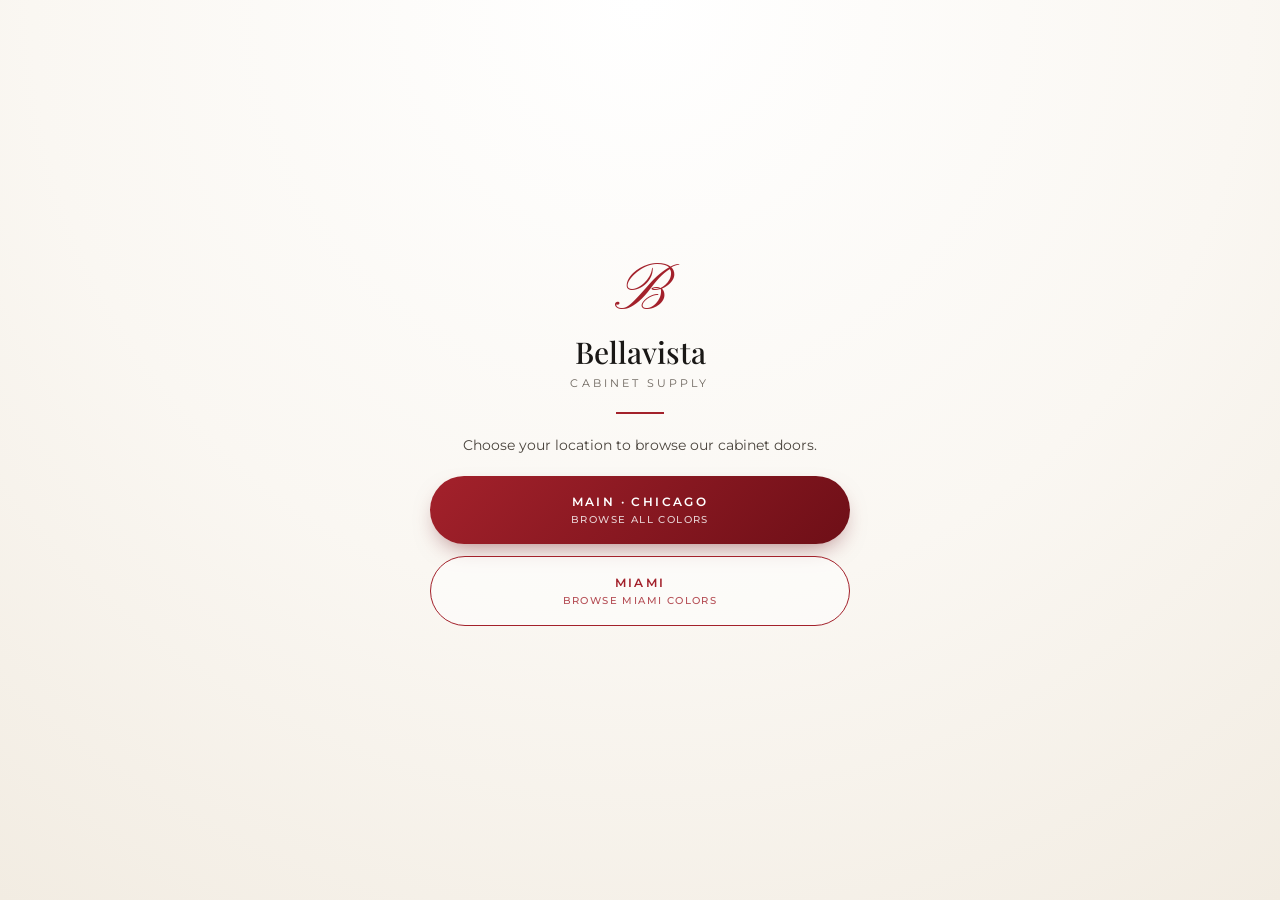
==== index.html @ b6def706 "Rename index-1.html to index.html" ====
<!doctype html>
<html lang="en"><head><meta charset="utf-8"><meta name="viewport" content="width=device-width,initial-scale=1">
<title>Bellavista Cabinet Supply</title>
<meta name="description" content="Choose your Bellavista Cabinet Supply location: Chicago or Miami.">
<link rel="preconnect" href="https://fonts.googleapis.com"><link rel="preconnect" href="https://fonts.gstatic.com" crossorigin>
<link href="https://fonts.googleapis.com/css2?family=Montserrat:wght@400;500;600&family=Pinyon+Script&family=Playfair+Display:ital,wght@0,500;1,500&display=swap" rel="stylesheet">
<style>
:root{--cream:#faf7f2;--cream-2:#f2ece2;--ink:#1a1816;--crimson:#a3212b;--burgundy:#6e0f17}
*{box-sizing:border-box;margin:0}
body{min-height:100vh;min-height:100dvh;background:radial-gradient(circle at 50% 0,#fff,var(--cream) 55%,var(--cream-2));color:var(--ink);font-family:Montserrat,sans-serif;display:flex;align-items:center;justify-content:center;padding:32px 16px;text-align:center}
.box{width:100%;max-width:420px;animation:in .9s ease both}
@keyframes in{from{opacity:0;transform:translateY(14px)}to{opacity:1;transform:none}}
.mono{font-family:'Pinyon Script',cursive;font-size:64px;color:var(--crimson);line-height:1}
h1{font-family:'Playfair Display',serif;font-weight:500;font-size:30px;margin:6px 0 4px}
.sub{font-size:11px;letter-spacing:.28em;text-transform:uppercase;color:#6b645c}
.rule{width:48px;height:2px;background:var(--crimson);margin:22px auto}
p{font-size:14px;color:#4a443d;margin-bottom:22px}
a.btn{display:block;padding:18px 20px;margin-bottom:12px;border-radius:999px;text-decoration:none;font-size:12px;font-weight:600;letter-spacing:.2em;text-transform:uppercase;transition:.3s}
a.s{background:linear-gradient(135deg,var(--crimson),var(--burgundy));color:#fff;box-shadow:0 10px 24px -10px rgba(110,15,23,.6)}
a.o{border:1.5px solid var(--crimson);color:var(--crimson);background:rgba(255,255,255,.5)}
a.btn:hover{transform:translateY(-2px)}
a.btn small{display:block;margin-top:4px;font-size:10px;letter-spacing:.14em;opacity:.8;font-weight:500}
</style></head><body>
<div class="box">
<div class="mono">B</div>
<h1>Bellavista</h1><div class="sub">Cabinet Supply</div>
<div class="rule"></div>
<p>Choose your location to browse our cabinet doors.</p>
<a class="btn s" href="chicago.html">Main · Chicago<small>Browse all colors</small></a>
<a class="btn o" href="miami.html">Miami<small>Browse Miami colors</small></a>
</div></body></html>
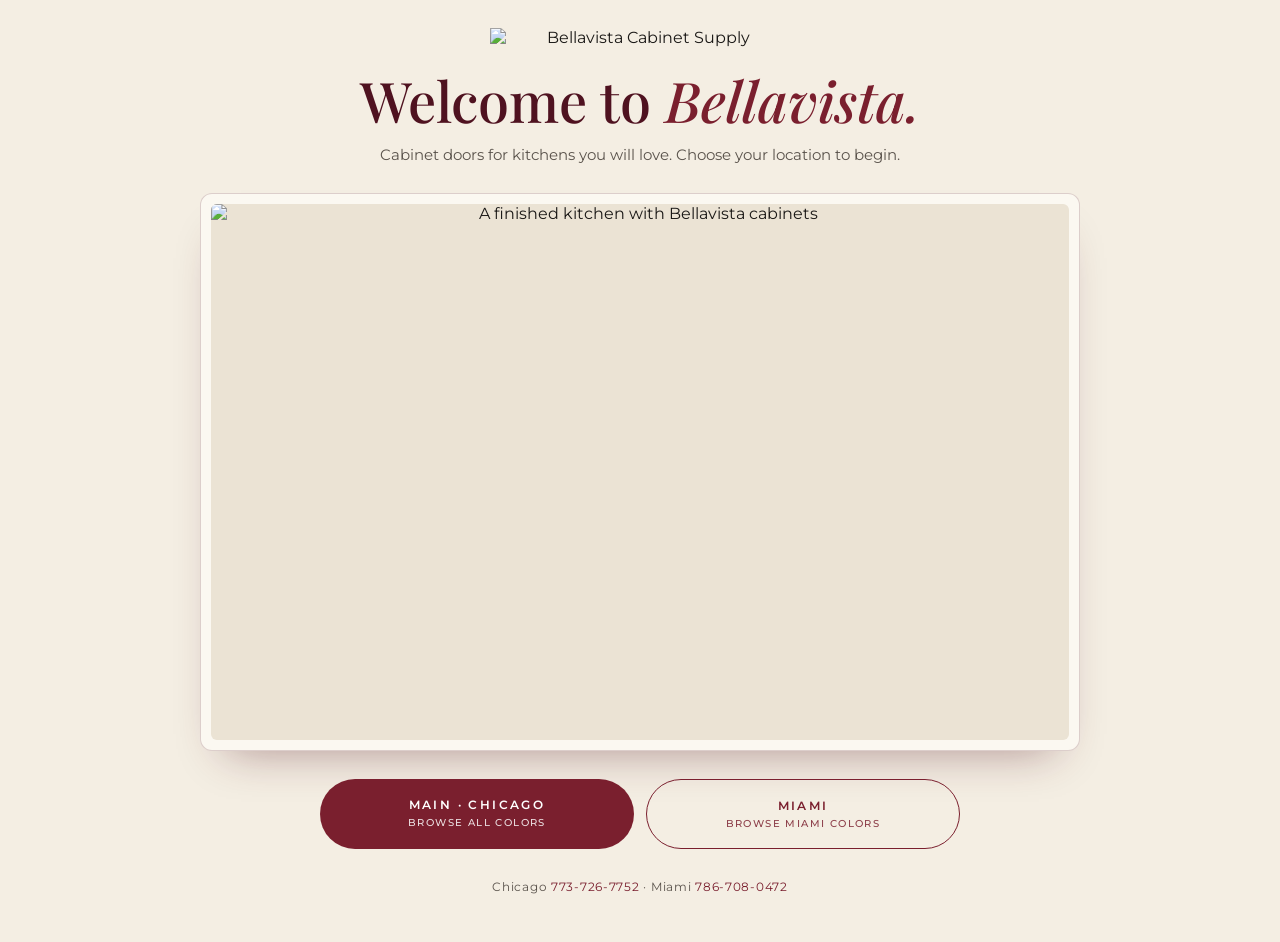
==== commit 05e09d39: "Rename index-1.html to index.html" ====
--- a/index.html
+++ b/index.html
@@ -3,29 +3,38 @@
 <title>Bellavista Cabinet Supply</title>
 <meta name="description" content="Choose your Bellavista Cabinet Supply location: Chicago or Miami.">
 <link rel="preconnect" href="https://fonts.googleapis.com"><link rel="preconnect" href="https://fonts.gstatic.com" crossorigin>
-<link href="https://fonts.googleapis.com/css2?family=Montserrat:wght@400;500;600&family=Pinyon+Script&family=Playfair+Display:ital,wght@0,500;1,500&display=swap" rel="stylesheet">
+<link href="https://fonts.googleapis.com/css2?family=Montserrat:wght@400;500;600&family=Playfair+Display:ital,wght@0,500;1,500&display=swap" rel="stylesheet">
 <style>
-:root{--cream:#faf7f2;--cream-2:#f2ece2;--ink:#1a1816;--crimson:#a3212b;--burgundy:#6e0f17}
+:root{--cream:#f4eee3;--cream-2:#ebe3d4;--ink:#1a1816;--ink-2:#5a534c;--crimson:#7a1f2e;--burgundy:#4f1220;--line:rgba(79,18,32,.18)}
 *{box-sizing:border-box;margin:0}
-body{min-height:100vh;min-height:100dvh;background:radial-gradient(circle at 50% 0,#fff,var(--cream) 55%,var(--cream-2));color:var(--ink);font-family:Montserrat,sans-serif;display:flex;align-items:center;justify-content:center;padding:32px 16px;text-align:center}
-.box{width:100%;max-width:420px;animation:in .9s ease both}
+body{min-height:100vh;background:var(--cream);color:var(--ink);font-family:Montserrat,system-ui,sans-serif;padding:28px 16px 48px;text-align:center;-webkit-font-smoothing:antialiased}
+.box{width:100%;max-width:880px;margin:0 auto;animation:in .9s ease both}
 @keyframes in{from{opacity:0;transform:translateY(14px)}to{opacity:1;transform:none}}
-.mono{font-family:'Pinyon Script',cursive;font-size:64px;color:var(--crimson);line-height:1}
-h1{font-family:'Playfair Display',serif;font-weight:500;font-size:30px;margin:6px 0 4px}
-.sub{font-size:11px;letter-spacing:.28em;text-transform:uppercase;color:#6b645c}
-.rule{width:48px;height:2px;background:var(--crimson);margin:22px auto}
-p{font-size:14px;color:#4a443d;margin-bottom:22px}
-a.btn{display:block;padding:18px 20px;margin-bottom:12px;border-radius:999px;text-decoration:none;font-size:12px;font-weight:600;letter-spacing:.2em;text-transform:uppercase;transition:.3s}
-a.s{background:linear-gradient(135deg,var(--crimson),var(--burgundy));color:#fff;box-shadow:0 10px 24px -10px rgba(110,15,23,.6)}
-a.o{border:1.5px solid var(--crimson);color:var(--crimson);background:rgba(255,255,255,.5)}
+.logo{width:min(300px,70%);height:auto;display:block;margin:0 auto 22px}
+h1{font-family:'Playfair Display',Georgia,serif;font-weight:500;font-size:clamp(32px,6vw,56px);line-height:1.1;color:var(--burgundy);max-width:680px;margin:0 auto 12px}
+h1 em{color:var(--crimson)}
+.sub{max-width:520px;margin:0 auto 26px;color:var(--ink-2);font-size:15px;line-height:1.6}
+.frame{background:#fbf8f1;padding:10px;border:1px solid var(--line);border-radius:12px;box-shadow:0 24px 44px -26px rgba(79,18,32,.45);margin:0 auto 28px}
+.frame img{display:block;width:100%;aspect-ratio:16/10;object-fit:cover;border-radius:6px;background:var(--cream-2)}
+.btns{display:grid;gap:12px;grid-template-columns:1fr;max-width:640px;margin:0 auto}
+@media(min-width:620px){.btns{grid-template-columns:1fr 1fr}}
+a.btn{display:block;padding:18px 20px;border-radius:999px;text-decoration:none;font-size:12px;font-weight:600;letter-spacing:.2em;text-transform:uppercase;transition:transform .3s,background .3s}
+a.s{background:var(--crimson);color:#fff}
+a.o{border:1.5px solid var(--crimson);color:var(--crimson)}
 a.btn:hover{transform:translateY(-2px)}
-a.btn small{display:block;margin-top:4px;font-size:10px;letter-spacing:.14em;opacity:.8;font-weight:500}
+a.s:hover{background:var(--burgundy)}
+a.btn small{display:block;margin-top:4px;font-size:10px;letter-spacing:.14em;opacity:.85;font-weight:500}
+.foot{margin-top:30px;font-size:12px;color:var(--ink-2);letter-spacing:.06em}
+.foot a{color:var(--crimson);text-decoration:none}
 </style></head><body>
 <div class="box">
-<div class="mono">B</div>
-<h1>Bellavista</h1><div class="sub">Cabinet Supply</div>
-<div class="rule"></div>
-<p>Choose your location to browse our cabinet doors.</p>
+<img class="logo" src="logo.png" alt="Bellavista Cabinet Supply">
+<h1>Welcome to <em>Bellavista.</em></h1>
+<p class="sub">Cabinet doors for kitchens you will love. Choose your location to begin.</p>
+<div class="frame"><img src="https://drive.google.com/thumbnail?id=1S2e2kF0tRHvYqfHbtVcpHIIZOpYK7QKu&amp;sz=w1600" alt="A finished kitchen with Bellavista cabinets"></div>
+<div class="btns">
 <a class="btn s" href="chicago.html">Main · Chicago<small>Browse all colors</small></a>
 <a class="btn o" href="miami.html">Miami<small>Browse Miami colors</small></a>
+</div>
+<p class="foot">Chicago <a href="tel:+17737267752">773-726-7752</a> · Miami <a href="tel:+17867080472">786-708-0472</a></p>
 </div></body></html>
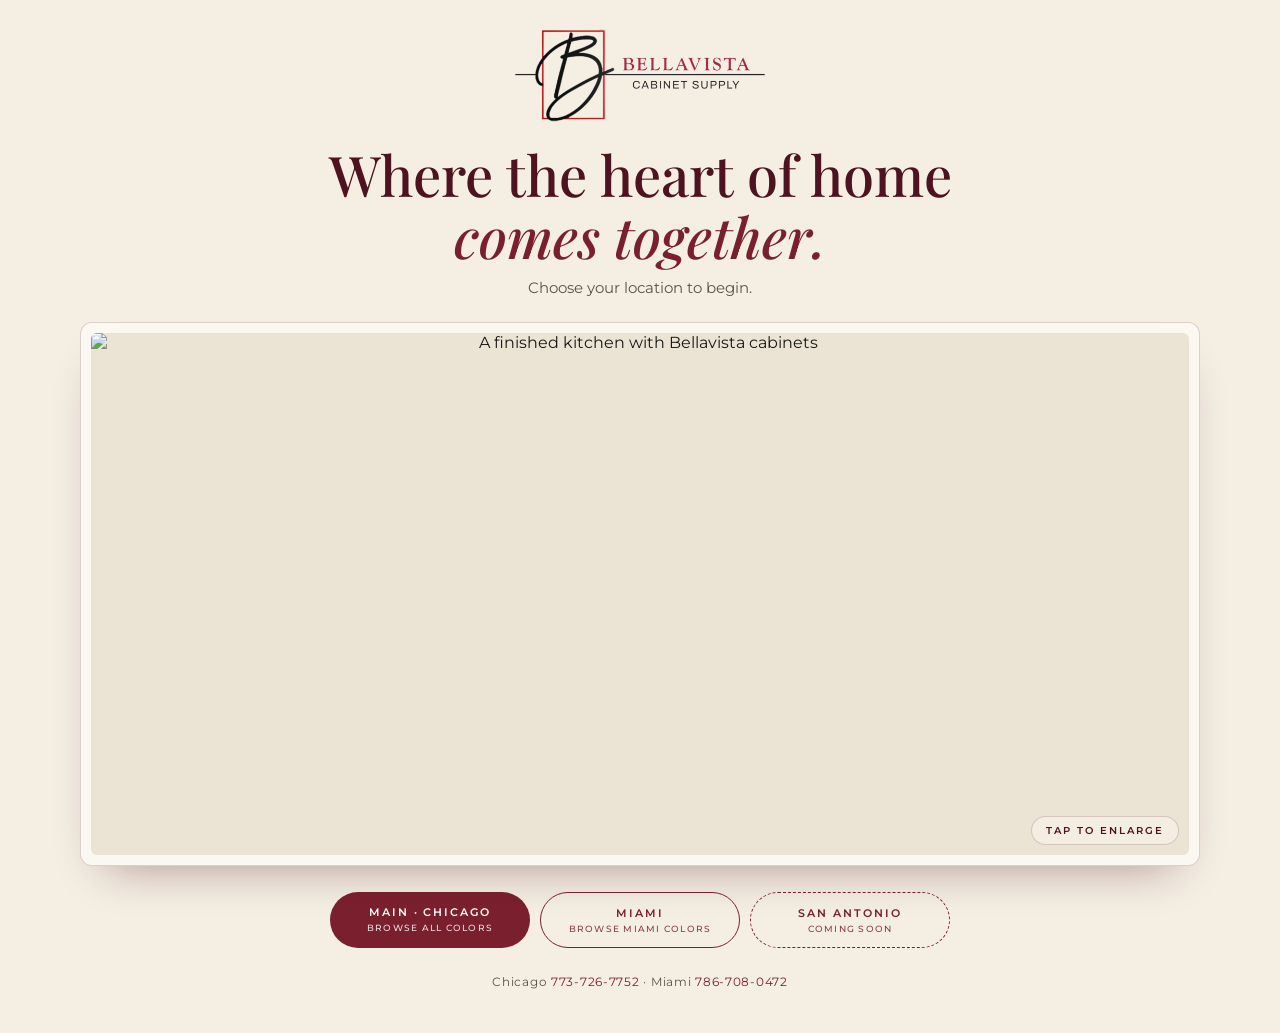
==== commit 6082585d: "Rename index-1.html to index.html" ====
--- a/index.html
+++ b/index.html
@@ -7,34 +7,57 @@
 <style>
 :root{--cream:#f4eee3;--cream-2:#ebe3d4;--ink:#1a1816;--ink-2:#5a534c;--crimson:#7a1f2e;--burgundy:#4f1220;--line:rgba(79,18,32,.18)}
 *{box-sizing:border-box;margin:0}
-body{min-height:100vh;background:var(--cream);color:var(--ink);font-family:Montserrat,system-ui,sans-serif;padding:28px 16px 48px;text-align:center;-webkit-font-smoothing:antialiased}
-.box{width:100%;max-width:880px;margin:0 auto;animation:in .9s ease both}
+body{min-height:100vh;background:var(--cream);color:var(--ink);font-family:Montserrat,system-ui,sans-serif;padding:24px 14px 44px;text-align:center;-webkit-font-smoothing:antialiased}
+.box{width:100%;max-width:1120px;margin:0 auto;animation:in .9s ease both}
 @keyframes in{from{opacity:0;transform:translateY(14px)}to{opacity:1;transform:none}}
-.logo{width:min(300px,70%);height:auto;display:block;margin:0 auto 22px}
-h1{font-family:'Playfair Display',Georgia,serif;font-weight:500;font-size:clamp(32px,6vw,56px);line-height:1.1;color:var(--burgundy);max-width:680px;margin:0 auto 12px}
+.logo{width:min(260px,64%);height:auto;display:block;margin:0 auto 16px}
+h1{font-family:'Playfair Display',Georgia,serif;font-weight:500;font-size:clamp(32px,6vw,56px);line-height:1.1;color:var(--burgundy);max-width:680px;margin:0 auto 10px}
 h1 em{color:var(--crimson)}
-.sub{max-width:520px;margin:0 auto 26px;color:var(--ink-2);font-size:15px;line-height:1.6}
-.frame{background:#fbf8f1;padding:10px;border:1px solid var(--line);border-radius:12px;box-shadow:0 24px 44px -26px rgba(79,18,32,.45);margin:0 auto 28px}
-.frame img{display:block;width:100%;aspect-ratio:16/10;object-fit:cover;border-radius:6px;background:var(--cream-2)}
-.btns{display:grid;gap:12px;grid-template-columns:1fr;max-width:640px;margin:0 auto}
-@media(min-width:620px){.btns{grid-template-columns:1fr 1fr}}
-a.btn{display:block;padding:18px 20px;border-radius:999px;text-decoration:none;font-size:12px;font-weight:600;letter-spacing:.2em;text-transform:uppercase;transition:transform .3s,background .3s}
+.sub{max-width:520px;margin:0 auto 22px;color:var(--ink-2);font-size:15px;line-height:1.6}
+.frame{display:block;width:100%;background:#fbf8f1;padding:8px;border:1px solid var(--line);border-radius:12px;box-shadow:0 24px 44px -26px rgba(79,18,32,.45);margin:0 auto 26px;cursor:zoom-in;position:relative;font:inherit;color:inherit}
+.frame img{display:block;width:100%;aspect-ratio:4/3;object-fit:cover;border-radius:6px;background:var(--cream-2)}
+@media(min-width:700px){.frame{padding:10px}.frame img{aspect-ratio:16/9;max-height:58vh}}
+.frame .zoom{position:absolute;right:20px;bottom:20px;background:rgba(244,238,227,.92);color:var(--burgundy);border:1px solid var(--line);border-radius:999px;padding:7px 14px;font-size:10px;font-weight:600;letter-spacing:.2em;text-transform:uppercase}
+.frame:focus-visible{outline:2px solid var(--crimson);outline-offset:3px}
+.btns{display:grid;gap:10px;grid-template-columns:1fr;max-width:300px;margin:0 auto}
+@media(min-width:700px){.btns{grid-template-columns:repeat(3,1fr);max-width:620px}}
+a.btn{display:block;padding:13px 14px;border-radius:999px;text-decoration:none;font-size:11px;font-weight:600;letter-spacing:.18em;text-transform:uppercase;transition:transform .3s,background .3s}
 a.s{background:var(--crimson);color:#fff}
 a.o{border:1.5px solid var(--crimson);color:var(--crimson)}
 a.btn:hover{transform:translateY(-2px)}
 a.s:hover{background:var(--burgundy)}
-a.btn small{display:block;margin-top:4px;font-size:10px;letter-spacing:.14em;opacity:.85;font-weight:500}
-.foot{margin-top:30px;font-size:12px;color:var(--ink-2);letter-spacing:.06em}
+a.c{border:1.5px dashed var(--crimson);color:var(--crimson);background:transparent}
+a.btn small{display:block;margin-top:3px;font-size:9px;letter-spacing:.14em;opacity:.85;font-weight:500}
+.foot{margin-top:26px;font-size:12px;color:var(--ink-2);letter-spacing:.06em}
 .foot a{color:var(--crimson);text-decoration:none}
+.lb{position:fixed;inset:0;z-index:50;background:rgba(26,24,22,.94);display:flex;align-items:center;justify-content:center;padding:14px;cursor:zoom-out}
+.lb[hidden]{display:none}
+.lb img{max-width:100%;max-height:100%;object-fit:contain;border-radius:6px;box-shadow:0 20px 60px rgba(0,0,0,.5)}
+.lb button{position:absolute;top:12px;right:12px;width:44px;height:44px;border-radius:50%;border:1px solid rgba(244,238,227,.5);background:rgba(26,24,22,.6);color:#f4eee3;font-size:26px;line-height:1;cursor:pointer}
+@media(prefers-reduced-motion:reduce){.box{animation:none}a.btn{transition:none}}
 </style></head><body>
 <div class="box">
 <img class="logo" src="logo.png" alt="Bellavista Cabinet Supply">
-<h1>Welcome to <em>Bellavista.</em></h1>
-<p class="sub">Cabinet doors for kitchens you will love. Choose your location to begin.</p>
-<div class="frame"><img src="https://drive.google.com/thumbnail?id=1S2e2kF0tRHvYqfHbtVcpHIIZOpYK7QKu&amp;sz=w1600" alt="A finished kitchen with Bellavista cabinets"></div>
+<h1>Where the heart of home <em>comes together.</em></h1>
+<p class="sub">Choose your location to begin.</p>
+<button class="frame" id="open" type="button" aria-label="Enlarge kitchen photo"><img src="https://drive.google.com/thumbnail?id=1S2e2kF0tRHvYqfHbtVcpHIIZOpYK7QKu&amp;sz=w2000" alt="A finished kitchen with Bellavista cabinets"><span class="zoom">Tap to enlarge</span></button>
 <div class="btns">
 <a class="btn s" href="chicago.html">Main · Chicago<small>Browse all colors</small></a>
 <a class="btn o" href="miami.html">Miami<small>Browse Miami colors</small></a>
+<a class="btn c" href="texas.html">San Antonio<small>Coming soon</small></a>
 </div>
 <p class="foot">Chicago <a href="tel:+17737267752">773-726-7752</a> · Miami <a href="tel:+17867080472">786-708-0472</a></p>
-</div></body></html>
+</div>
+<div class="lb" id="lb" hidden role="dialog" aria-modal="true" aria-label="Kitchen photo"><img id="lbimg" alt="A finished kitchen with Bellavista cabinets"><button type="button" id="lbx" aria-label="Close">&times;</button></div>
+<script>
+(function(){
+  var o=document.getElementById('open'),lb=document.getElementById('lb'),im=document.getElementById('lbimg'),x=document.getElementById('lbx');
+  var full='https://drive.google.com/thumbnail?id=1S2e2kF0tRHvYqfHbtVcpHIIZOpYK7QKu&sz=w2600';
+  function show(){im.src=full;lb.hidden=false;document.body.style.overflow='hidden';x.focus()}
+  function hide(){lb.hidden=true;document.body.style.overflow='';o.focus()}
+  o.addEventListener('click',show);
+  lb.addEventListener('click',hide);
+  document.addEventListener('keydown',function(e){if(e.key==='Escape'&&!lb.hidden)hide()});
+})();
+</script>
+</body></html>
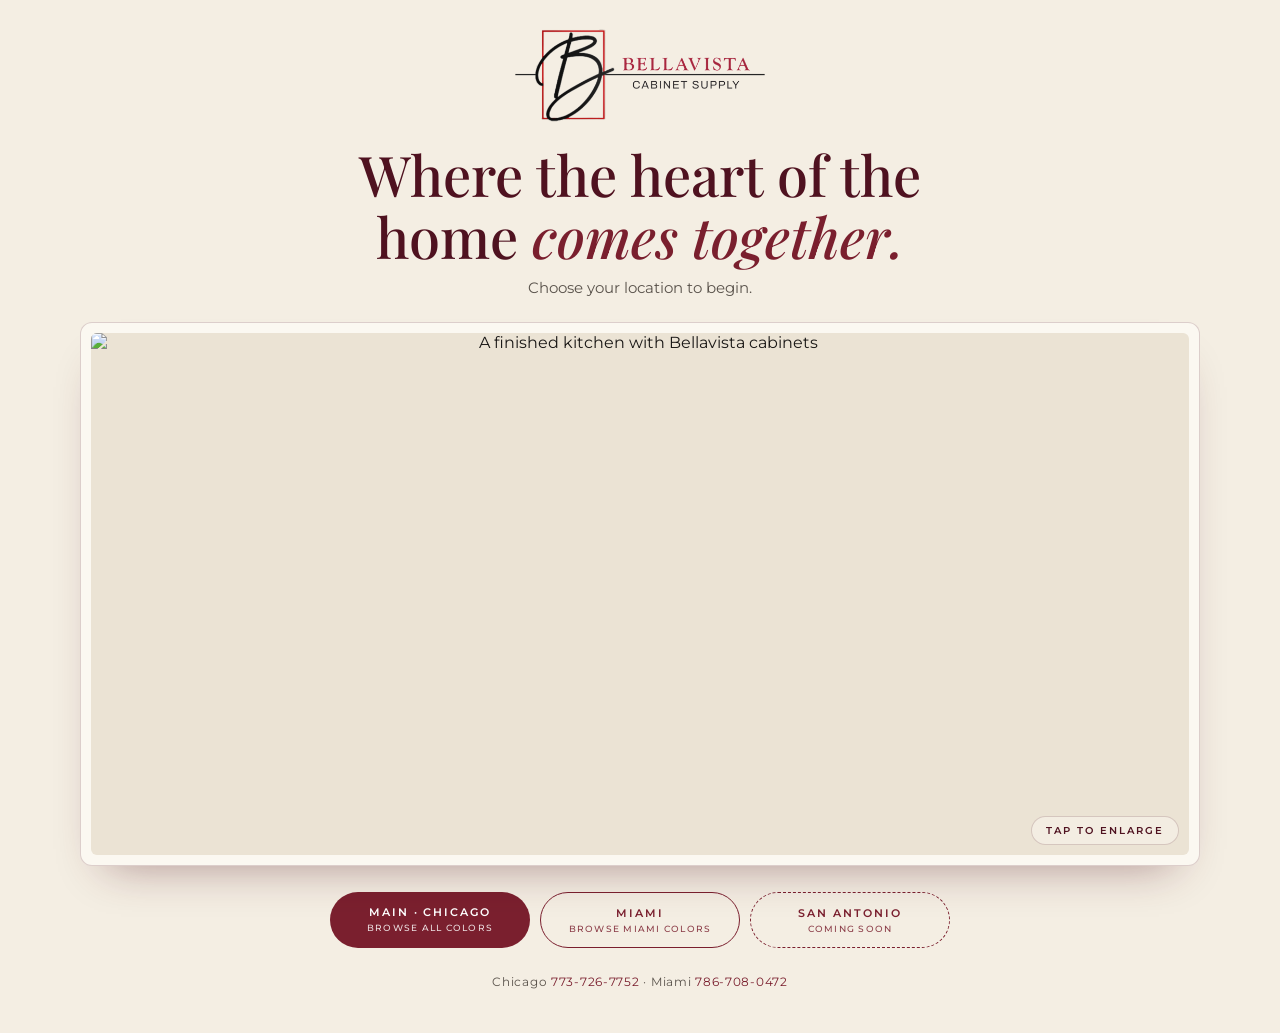
==== commit 181676d7: "Rename index-2.html to index.html" ====
--- a/index.html
+++ b/index.html
@@ -38,7 +38,7 @@
 </style></head><body>
 <div class="box">
 <img class="logo" src="logo.png" alt="Bellavista Cabinet Supply">
-<h1>Where the heart of home <em>comes together.</em></h1>
+<h1>Where the heart of the home <em>comes together.</em></h1>
 <p class="sub">Choose your location to begin.</p>
 <button class="frame" id="open" type="button" aria-label="Enlarge kitchen photo"><img src="https://drive.google.com/thumbnail?id=1S2e2kF0tRHvYqfHbtVcpHIIZOpYK7QKu&amp;sz=w2000" alt="A finished kitchen with Bellavista cabinets"><span class="zoom">Tap to enlarge</span></button>
 <div class="btns">
